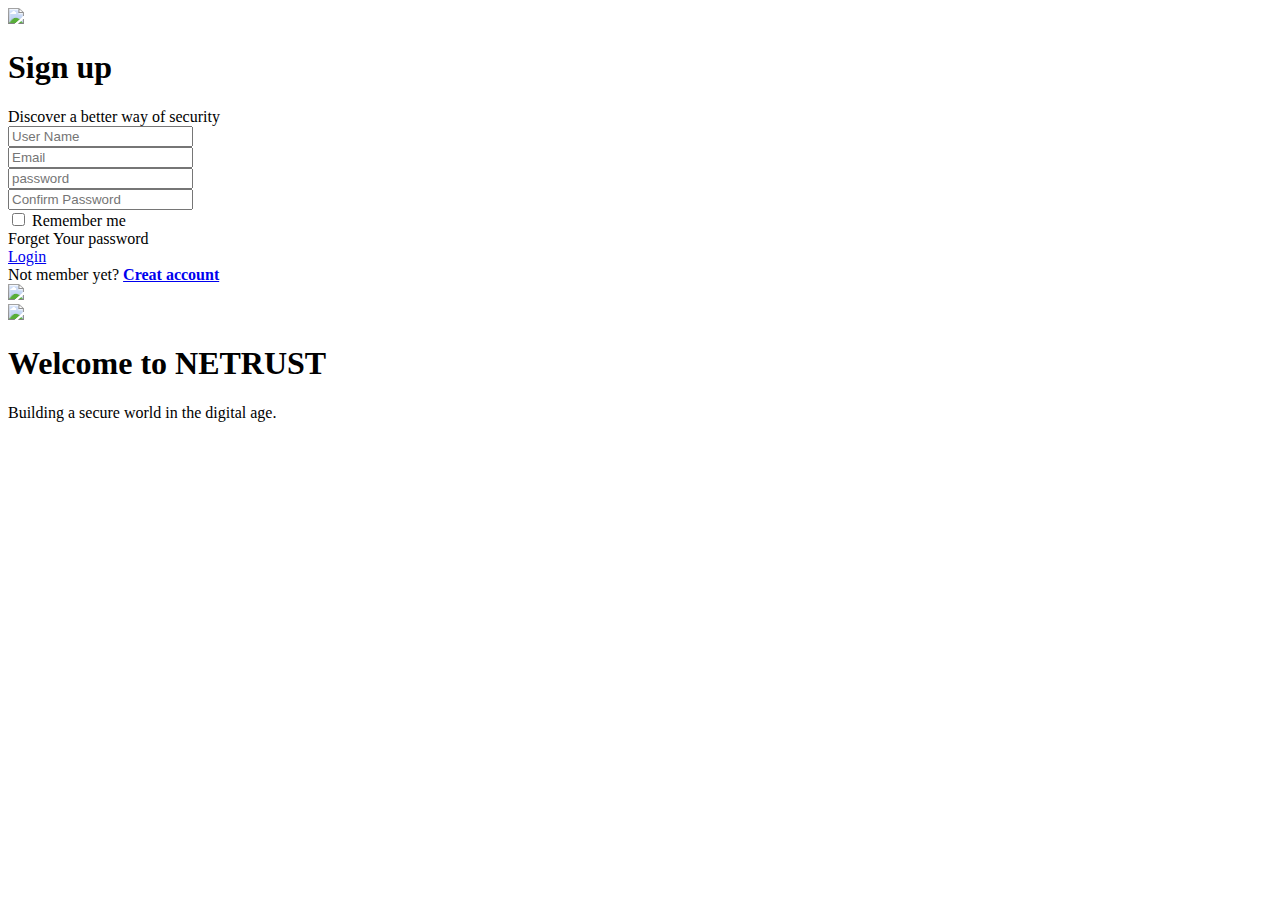
==== signup.html @ ce145618 "login/signup page" ====
<!DOCTYPE html>
<html lang="en">

<head>
    <meta charset="UTF-8">
    <meta http-equiv="X-UA-Compatible" content="IE=edge">
    <meta name="viewport" content="width=device-width, initial-scale=1.0">
    <link rel="stylesheet" href="css/bootstrap.min.css" />
    <link rel="stylesheet" href="css/font-awesome.min.css" />
    <link rel="stylesheet" type="text/css" href="./css/slick.css" />
    <link rel="stylesheet" type="text/css" href="./css/slick-theme.css" />
    <link rel="stylesheet" href="css/style.css" />
    <title>login page</title>
</head>

<body>
    <header>
    </header>
    <section>
        <div class="container-fluid">
            <div class="row">
                <div class="col-md-7 col-12 p-0 order-1 order-md-0">
                    <div class="main-logo">
                        <div class="top-logo">
                            <img src="image/Netrust Vertical 601.png"class="img-fluid">
                        </div>
                        <div class="heading-login">
                            <h1 class="login">Sign up</h1>
                        </div>
                        <div class="span">
                            <span class="discover-better">Discover a better way of security</span>
                        </div>
                        <form>
                            <div class="user">
                                <input type="text" id="disabledTextInput" class="form-control user"
                                    placeholder="User Name">
                                    <i class="user-icon fs-4 fa fa-user-circle" aria-hidden="true"></i>
                            </div>
                            <div class="envelope">
                                <input type="text" id="disabledTextInput" class="form-control envelope"
                                    placeholder="Email">
                                <i class=" envelope-icon fs-4 fa fa-envelope" aria-hidden="true"></i>
                            </div>
                            <div class="lock">
                                <input type="text" id="disabledTextInput" class="form-control lock"
                                    placeholder="password">
                                <i class=" lock-icon fs-4 fa fa-lock" aria-hidden="true"></i>
                            </div>
                            <div class="lock-confirm">
                                <input type="text" id="disabledTextInput" class="form-control confirm"
                                    placeholder="Confirm Password">
                                <i class=" confirm-icon fs-4 fa fa-lock" aria-hidden="true"></i>
                            </div>
                            <div class="main-check-box">
                                <div class=" form-check">
                                    <input type="checkbox" class="form-check-input" id="exampleCheck1">
                                    <label class="form-check-label" for="exampleCheck1">Remember me</label>
                                </div>
                                <div class="forget">
                                    <span class="forget-password">Forget Your password</span>
                                </div>
                            </div>
                            <div class="main-login">
                                <a class="login" href="#">Login</a>
                            </div>
                            <div class="not-creat d-flex justify-content-center align-items-center">
                                <span class="not-member">Not member yet?</span>
                                <a class="account" href="#"><strong class="creat-account">Creat account</strong></a>
                            </div>
                        </form>
                        <div class="main-google">
                            <img src="image/Group 8568.png" class="img-fluid">
                        </div>
                    </div>
                </div>
                <div class="col-md-5 col-12 p-0 order-0 order-md-1">
                    <div class="main-img-text">
                        <div class="main-img">
                            <img src="image/Group 33963 (1).png"class="img-fluid side">
                        </div>
                        <div class="heading-paragraph">
                            <h1 class="welcome-heading">Welcome to NETRUST</h1>
                            <p class="building">Building a secure world in the digital age.</p>
                        </div>
                    </div>
                </div>
            </div>
        </div>
    </section>
</body>

<script src="./js/jquery.js"></script>
<script src="https://cdn.jsdelivr.net/npm/@popperjs/core@2.10.2/dist/umd/popper.min.js"></script>
<script src="./js/bootstrap.min.js"></script>
<script type="text/javascript" src="./js/slick.min.js"></script>



</html>
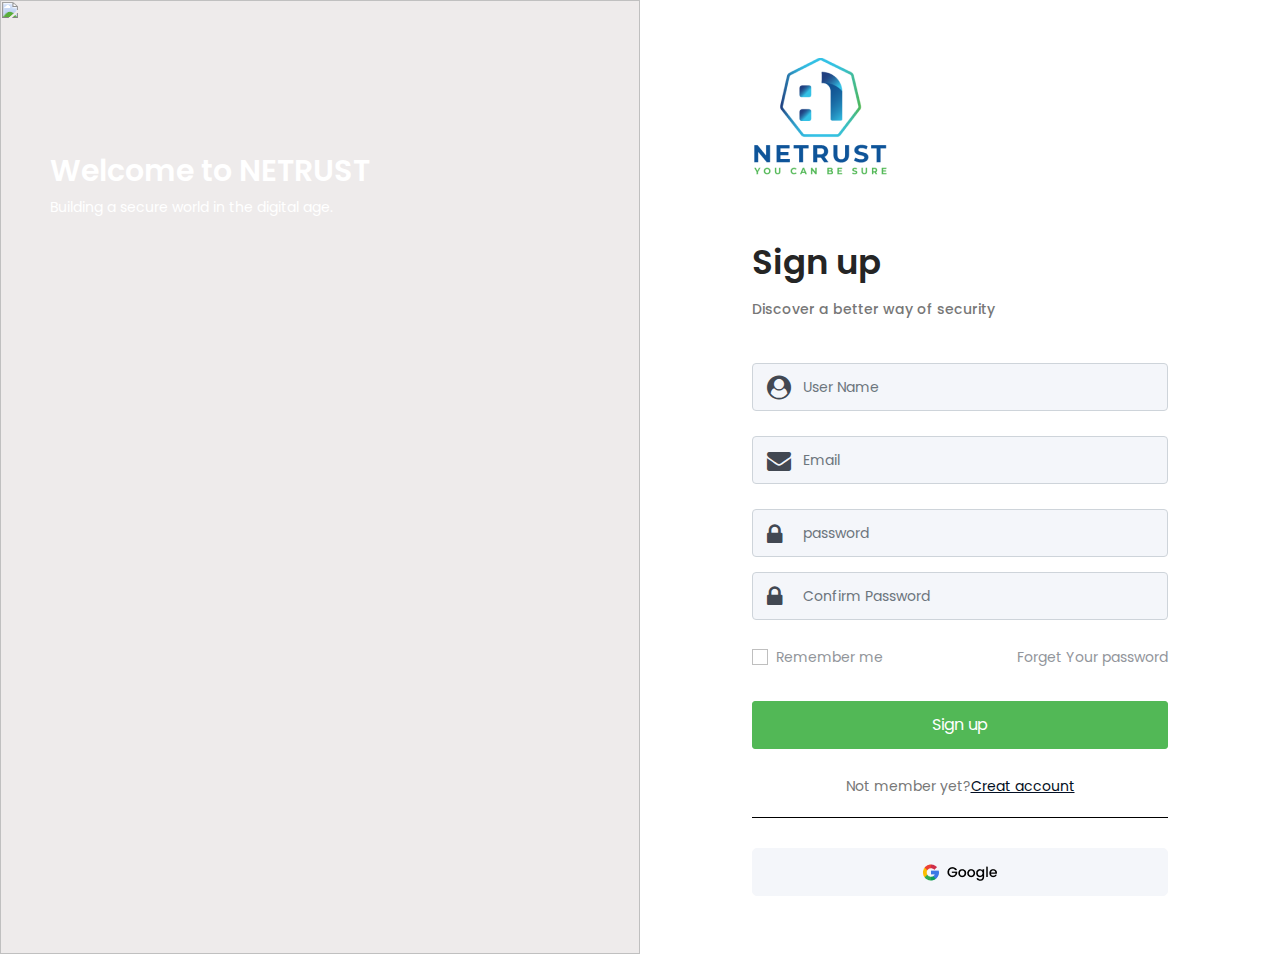
==== commit a52d40f5: "neww changes" ====
--- a/signup.html
+++ b/signup.html
@@ -16,13 +16,24 @@
 <body>
     <header>
     </header>
-    <section>
+    <section class="form">
         <div class="container-fluid">
             <div class="row">
-                <div class="col-md-7 col-12 p-0 order-1 order-md-0">
+                <div class="col-md-6 col-12 p-0">
+                    <div class="main-img-text">
+                        <div class="main-img">
+                            <img src="image/form-img.png"class="img-fluid side">
+                        </div>
+                        <div class="heading-paragraph">
+                            <h1 class="welcome-heading">Welcome to NETRUST</h1>
+                            <p class="building">Building a secure world in the digital age.</p>
+                        </div>
+                    </div>
+                </div>
+                <div class="col-md-6  col-12 p-0 order-1 order-md-0">
                     <div class="main-logo">
                         <div class="top-logo">
-                            <img src="image/Netrust Vertical 601.png"class="img-fluid">
+                            <img src="image/header-logo.png"class="img-fluid">
                         </div>
                         <div class="heading-login">
                             <h1 class="login">Sign up</h1>
@@ -61,7 +72,7 @@
                                 </div>
                             </div>
                             <div class="main-login">
-                                <a class="login" href="#">Login</a>
+                                <button class="login" href="#">Sign up</button>
                             </div>
                             <div class="not-creat d-flex justify-content-center align-items-center">
                                 <span class="not-member">Not member yet?</span>
@@ -70,17 +81,6 @@
                         </form>
                         <div class="main-google">
                             <img src="image/Group 8568.png" class="img-fluid">
-                        </div>
-                    </div>
-                </div>
-                <div class="col-md-5 col-12 p-0 order-0 order-md-1">
-                    <div class="main-img-text">
-                        <div class="main-img">
-                            <img src="image/Group 33963 (1).png"class="img-fluid side">
-                        </div>
-                        <div class="heading-paragraph">
-                            <h1 class="welcome-heading">Welcome to NETRUST</h1>
-                            <p class="building">Building a secure world in the digital age.</p>
                         </div>
                     </div>
                 </div>
--- a/css/style.css
+++ b/css/style.css
@@ -0,0 +1,906 @@
+@font-face {
+    font-family: 'Poppins';
+    src: url('../fonts/Poppins-Bold.woff2') format('woff2'),
+        url('../fonts/Poppins-Bold.woff') format('woff');
+    font-weight: bold;
+    font-style: normal;
+    font-display: swap;
+}
+
+@font-face {
+    font-family: 'Poppins';
+    src: url('../fonts/Poppins-Light.woff2') format('woff2'),
+        url('../fonts/Poppins-Light.woff') format('woff');
+    font-weight: 300;
+    font-style: normal;
+    font-display: swap;
+}
+
+@font-face {
+    font-family: 'Poppins';
+    src: url('../fonts/Poppins-Medium.woff2') format('woff2'),
+        url('../fonts/Poppins-Medium.woff') format('woff');
+    font-weight: 500;
+    font-style: normal;
+    font-display: swap;
+}
+
+@font-face {
+    font-family: 'Poppins';
+    src: url('../fonts/Poppins-Regular.woff2') format('woff2'),
+        url('../fonts/Poppins-Regular.woff') format('woff');
+    font-weight: normal;
+    font-style: normal;
+    font-display: swap;
+}
+
+@font-face {
+    font-family: 'Poppins';
+    src: url('../fonts/Poppins-SemiBold.woff2') format('woff2'),
+        url('../fonts/Poppins-SemiBold.woff') format('woff');
+    font-weight: 600;
+    font-style: normal;
+    font-display: swap;
+}
+body{
+    background-color: #eeebeb;
+}
+#main .main-dashboards{
+    background-color: #0e5499;
+    padding: 10px 0px;
+    border-top-left-radius:15px ;
+    border-top-right-radius:15px ;
+    height: 100%;
+}
+#main strong.header-logo {
+    display: flex;
+    justify-content: center;
+    padding: 10px 0px;
+}
+#main .main-dashboard h1{
+    color: #605D5D;
+    font-family: 'Poppins';
+    font-weight: 600;
+    font-size: 28px;
+    margin: 0;
+}
+#main .nav{
+    justify-content: space-between;
+    align-items: center;
+}
+ul.btn-toggle-nav {
+    padding-top: 85px;
+}
+.form-control:focus {
+    box-shadow:none;
+}
+.form-control.search {
+    border-radius: 30px;
+    background-color: #F6F6F6;
+    border: 1px solid #F6F6F6;
+}
+input.form-control.search{
+    padding-left: 30px;
+}
+#main .main-nav {
+    padding: 10px 35px;
+    background-color: #fff;
+    border-radius: 20px;
+    max-height: 75px;
+    margin-bottom: 20px;
+}
+#main .main-templates{
+    background-color: #fff;
+    padding: 15px ;
+    border-radius: 10px;
+    margin-bottom: 20px;
+}
+#main .template::after{
+    content: "";
+    display: inline-block;
+    width: 100%;
+    border-bottom: 1px solid;
+    color: #c1bfbf;
+}
+#main .template{
+    color:#354052 ;
+    font-size: 14px;
+    font-family: 'Poppins';
+    font-weight: normal;
+}
+#main .nav-icon.d-flex {
+    gap: 35px;
+    align-items: center;
+}
+#main .bell-icon{
+    display: inline-block;
+  border-radius: 60px;
+  box-shadow: 0 0 2px #888;
+  padding: 10px;
+  background-color: #eeebeb;
+  color: #21497D;
+  max-height: 43px;
+  max-width: 43px;
+}
+header .form-control:focus {
+    box-shadow: none;
+}
+header .form-control {
+  border-radius: 30px;
+}
+#main .main-templates h2{
+    padding-top: 20px;
+    font-size: 28px;
+    font-family: 'Poppins';
+    font-weight:600;
+    line-height: 42px;
+    color: #11141A;
+    margin-bottom: 15px;
+}
+#main strong.total{
+    font-size: 12px;
+    font-family: 'Poppins';
+    font-weight:normal;
+    line-height: 18px;
+}
+#main .tem-box {
+    justify-content: space-between;
+    display: flex;
+    align-items: center;
+}
+#main span.hundred-blue{
+    font-size: 10px;
+    font-family: 'Poppins';
+    font-weight:normal;
+    line-height: 18px;
+    color: #ffffff;
+    border: 1px solid #375FBE;
+    background-color: #375FBE;
+    height: 20px;
+    width: 40px;
+    display: flex;
+    justify-content: center;
+    align-items: center;
+    border-radius: 5px;
+}
+#main span.hundred-green{
+    font-size: 10px;
+    font-family: 'Poppins';
+    font-weight:normal;
+    line-height: 18px;
+    color: #ffffff;
+    border: 1px solid #25A156;
+    background-color: #25A156;
+    height: 20px;
+    width: 40px;
+    display: flex;
+    justify-content: center;
+    align-items: center;
+    border-radius: 5px;
+}
+#main span.hundred-red{
+    font-size: 10px;
+    font-family: 'Poppins';
+    font-weight:normal;
+    line-height: 18px;
+    color: #ffffff;
+    border: 1px solid #F57576;
+    background-color: #F57576;
+    height: 20px;
+    width: 40px;
+    display: flex;
+    justify-content: center;
+    align-items: center;
+    border-radius: 5px;
+}
+#main span.hundred-yallow{
+    font-size: 10px;
+    font-family: 'Poppins';
+    font-weight:normal;
+    line-height: 18px;
+    color: #ffffff;
+    border: 1px solid #B9C906;
+    background-color: #B9C906;
+    height: 20px;
+    width: 40px;
+    display: flex;
+    justify-content: center;
+    align-items: center;
+    border-radius: 5px;
+}
+#main .latest-update-img {
+    width: 100%;
+    margin-bottom: 20px;
+}
+#mainimg.img-fluid.lastest {
+    width: 100%;
+}
+#main .graph-img {
+    height: 100%;
+    width: 100%;
+}
+#main img.img-fluid.graph {
+    width: 100%;
+}
+img.img-fluid.lastest {
+    width: 100%;
+}
+#main .main-heading{
+    background-color: #fff;
+    padding: 20px 35px;
+    border-top-left-radius: 10px;
+    border-top-right-radius: 10px;
+    justify-content: space-between;
+    align-items: center;
+}
+#main .heading-document.list h3{
+    font-size: 20px;
+    font-family: 'Poppins';
+    font-weight:600;
+    line-height: 20px;
+    color: #605D5D;
+    margin-bottom: 50px;
+}
+#main input.form-control.date {
+    height: 50px;
+    border-radius: 10px;
+    background-color: #F5F5F5;
+    border: 1px solid #F5F5F5;
+}
+#main i.address{
+    position: absolute;
+    top: 20px;
+    right: 20px;
+    color: #777777;  
+}
+#main i.angle{
+    position: absolute;
+    top: 20px;
+    right: 20px;
+    color: #777777;
+}
+#main .date-icon{
+    position: relative;
+}
+#main .select-icon {
+    position: relative;
+}
+#main input.form-control.search-tital{
+    height: 50px;
+    border-radius: 10px;
+    background-color: #F5F5F5;
+    border: 1px solid #F5F5F5;
+}
+ #main i.seacrh{
+    position: absolute;
+    top: 20px;
+    right: 20px;
+    color: #777777;
+}
+#main .tital{
+    position: relative;
+}
+#main button.clear {
+    background-color: #F57576;
+    border-color: #F57576;
+    border-radius: 4px;
+    font-size: 12px;
+    font-family: 'Poppins';
+    font-weight:normal;
+    line-height: 18px;
+    height: 50px;
+    width: 100px;
+    color: #fff;
+    border: none;
+    border-radius: 10px;
+    transition: 0.3s;
+}
+#main button.clear:hover{
+    background-color: #fff;
+    color: #f57576;
+    border: 1px solid #f57576;
+}
+#main button.search{
+    background-color: #25A156;
+    border-color: #25A156;
+    font-size: 12px;
+    font-family: 'Poppins';
+    font-weight:normal;
+    line-height: 18px;
+    height: 50px;
+    width: 100px;
+    color: #fff;
+    border: none;
+    border-radius: 10px;
+    margin-left: 10px;
+    transition: 0.3s;
+}
+#main button.search:hover{
+    background-color: #fff;
+    color:#25A156 ;
+    border: 1px solid #25A156;
+}
+#main .icon-input{
+    justify-content: space-between;
+    align-items: center;
+}
+#main .bg-color{
+    background-color: #fff;
+}
+#main ul li{
+    list-style: none;
+}
+#main .main.heading {
+    padding: 25px;
+}
+#main .side-dashboard{
+    padding: 25px;
+}
+#main .icon-heading h2{
+    display: flex;
+    align-items: center;
+    color: #fff;
+    font-size: 18px;
+    font-family: 'Poppins';
+    font-weight:normal;
+}
+#main .icon-heading h2{
+    margin: 0;
+}
+#main i.dashboard{
+    font-size: 20px;
+    color: #fff;
+}
+.icon-heading {
+    display: flex;
+    gap: 25px;
+    margin-bottom: 30px;
+}
+#main .general small{
+    color: #eeebeb;
+    font-size: 12px;
+    font-family: 'Poppins';
+    font-weight:normal;
+}
+#main .general{
+    margin-bottom: 30px;
+}
+#main a#navbarDarkDropdownMenuLink{
+    color: #fff;
+    font-size: 30px;
+    font-family: 'Poppins';
+    font-weight: normal;
+}
+#main span i {
+    margin-left: 87px;
+    font-size: 30px;
+    color: #fff;
+}
+#main span i.angle-side {
+    margin-left: 117px;
+    color: #fff;
+}
+#main .nav-link {
+  padding: 0;
+}
+#main button.btn.btn-toggle {
+    color: #fff;
+    font-size: 18px;
+    font-family: 'Poppins';
+    font-weight: normal;
+    margin-left: 17px;
+}
+#main li.mb-1 {
+    align-items: center;
+    display: flex;
+}
+#main a.link-dark.rounded {
+    text-decoration: none;
+    font-size: 18px;
+    color: #fff;
+    margin-left: -150px;
+}
+#main span i.angle-down {
+    margin-left: 76px;
+    font-size: 30px;
+    color: #fff;
+}
+#main th.heading-table {
+    font-size: 14px;
+    font-family: 'Poppins';
+    font-weight: 600;
+    color: #393737;
+    margin-bottom: 20px;
+    padding-top: 20px;
+}
+#main td {
+    font-size: 14px;
+    font-family: 'Poppins';
+    font-weight: 400;
+    color: #777777;
+    padding-top: 20px;
+    padding-bottom: 20px;
+}
+#main i.en-open {
+    color: #25A156;
+    font-size: 20px;
+}
+#main i.delete{
+    font-size: 20px;
+    color: #F57576;
+    margin-left: 20px;
+    margin-right: 20px;
+}
+#main i.share{
+    font-size: 20px;
+    color: #375FBE;
+}
+#main ul.icon-table{
+    float: right;
+}
+
+    /* templete */
+
+#main .main-templete h1 {
+        color: #605D5D;
+        font-family: 'Poppins';
+        font-weight: 600;
+        font-size: 28px;
+        margin: 0;
+}
+main .heading-document.list h3 {
+    font-size: 20px;
+    font-family: 'Poppins';
+    font-weight: 600;
+    line-height: 20px;
+    color: #605D5D;
+    margin-bottom: 50px;
+}
+
+    /* form */
+
+.main-logo{
+    padding: 58px 112px;
+    background-color: #ffffff;
+    height: 100%;
+}
+h1.login{
+    padding-top: 58px;
+    font-family: 'Poppins';
+    font-weight: 600;
+    font-size: 36px;
+    line-height: 54px;
+    color: #252525;
+}
+ span.discover-better{
+    font-family: 'Poppins';
+    font-weight: 500;
+    font-size: 14px;
+    line-height: 21px;
+    color: #777777;
+    margin-bottom: 42px;
+}
+.envelope{
+    position: relative;
+}
+.span {
+    margin-bottom: 42px;
+}
+.form-control.envelope {
+    padding: 13px;
+    padding-left: 50px;
+    margin-bottom: 25px;
+    background: #F4F6FA;
+    font-size: 14px;
+    font-family: 'Poppins';
+    font-weight: normal;
+    max-height: 48px;
+}
+.form-control.user{
+    padding: 13px;
+    padding-left: 50px;
+    margin-bottom: 25px;
+    background: #F4F6FA;
+    color: #f4f6fa;
+    font-size: 14px;
+    font-family: 'Poppins';
+    font-weight: normal;
+    max-height: 48px;
+}
+.user-icon{
+    position:absolute;
+    top: 12px;
+    left: 15px;
+    color: #424852;
+}
+.user {
+    position: relative;
+}
+.form-control.confirm{
+    padding: 13px;
+    padding-left: 50px;
+    margin-bottom: 25px;
+    background: #F4F6FA;
+    color: #f4f6fa;
+    font-size: 14px;
+    font-family: 'Poppins';
+    font-weight: normal;
+    max-height: 48px;
+}
+.confirm-icon {
+    position:absolute;
+    top: 12px;
+    left: 15px;
+    color: #424852;
+}
+.lock-confirm{
+    position: relative;
+}
+.form-control:focus {
+    box-shadow:none;
+}
+.envelope-icon {
+    position:absolute;
+    top: 12px;
+    left: 15px;
+    color: #424852;
+}
+.lock-icon{
+    position: absolute;
+    top: 13px;
+    left: 15px;
+    color: #424852;
+}
+.lock {
+    position: relative;
+}
+.form-check-input:focus {
+    box-shadow:none;
+}
+.form-control.lock{
+    padding: 13px;
+    padding-left: 50px;
+    margin-bottom: 15px;
+    background: #F4F6FA;
+    color: #f4f6fa;
+    font-size: 14px;
+    font-family: 'Poppins';
+    font-weight: normal;
+    max-height: 48px;
+}
+.form-check-input[type=checkbox] {
+    border-radius: 0px;
+}
+label.form-check-label{
+    font-size: 14px;
+    font-family: 'Poppins';
+    font-weight: normal;
+    color: #92959B;
+}
+span.forget-password{
+    font-size: 14px;
+    font-family: 'Poppins';
+    font-weight: normal;
+    color: #92959B;
+}
+label.form-check-label{
+    line-height: 10px;
+}
+.main-check-box {
+    display: flex;
+    justify-content: space-between;
+    margin-bottom: 30px;
+}
+button.login{
+    font-size: 16px;
+    font-family: 'Poppins';
+    font-weight: normal;
+    color: #fff; 
+    border: 1px solid #52b856;
+    background-color: #52b856;
+    height: 48px;
+    border-radius: 3px;
+    transition: 0.3s;
+    margin-bottom: 25px;
+    display: flex;
+    justify-content: center;
+    align-items: center;
+    width: 100%;
+}
+.main-img-text {
+    height: 100%;
+}
+.main-img {
+    height: 100%;
+}
+img.img-fluid.side {
+    height: 100%;
+    width: 100%;
+}
+main.login:hover{
+color:#52b856;
+background-color: #fff;
+border: 1px solid #52b856;
+}
+.not-creat::after{
+    content: '';
+    width: 100%;
+    padding: 0px 10px;
+    border-bottom: solid 1px #000;
+    position: absolute;
+    left: 0;
+   bottom: -20px;
+    z-index: 1;
+}
+.not-creat{
+    margin-bottom: 30px;
+    position: relative;
+}
+.main-google {
+    border: 1px solid #F4F6FA;
+    background: #F4F6FA;
+    margin-top: 50px;
+    height: 48px;
+    display: flex;
+    justify-content: center;
+    align-items: center;
+    border-radius: 5px;
+}
+span.not-member{
+    font-size: 14px;
+    font-family: 'Poppins';
+    font-weight: normal;
+    color: #777777;
+}
+strong.creat-account{
+    font-size: 14px;
+    font-family: 'Poppins';
+    font-weight: normal;
+    color: #030F23;
+}
+a.account {
+    color: #030F23;
+}
+h1.welcome-heading{
+    font-size: 40px;
+    font-family: 'Poppins';
+    font-weight: 600;
+    color: #fff;
+}
+p.building{
+    font-size: 14px;
+    font-family: 'Poppins';
+    font-weight: normal;
+    color: #fff;
+}
+.heading-paragraph {
+    position: absolute;
+    top: 153px;
+    left: 50px;
+}
+.main-img-text {
+    position: relative;
+}
+
+    /* setting */
+
+.headings-document.list h3{
+    font-size: 20px;
+    font-family: 'Poppins';
+    font-weight: 600;
+    line-height: 20px;
+    color: #605D5D;
+}
+.setting-button button {
+    font-size: 14px;
+    height: 35px;
+    width: 140px;
+    background: #fff;
+    color: #0e5499;
+    border: none;
+    border: 1px solid #0e5499;
+    transition: 0.3s;
+}
+.setting-button button:hover{
+    background-color: #0e5499;
+    color: #fff;
+}
+form.setting-form {
+    background-color: #fff;
+    margin-top: -1px;
+    padding: 50px 190px;
+    border-bottom-left-radius: 10px;
+    border-bottom-right-radius: 10px;
+}
+.setting-img {
+    text-align: center;
+    margin-bottom: 50px;
+}
+form.setting-form a{
+    font-size: 14px;
+    font-family: 'Poppins';
+    font-weight: normal;
+    color: #ffffff;
+    background-color: #0e5499;
+    border: none;
+    height: 50px;
+    width: 150px;
+    border-radius: 5px;
+    display: flex;
+    text-decoration: none;
+    justify-content: center;
+    align-items: center;
+    margin: 0 auto;
+    margin-bottom: 50px;
+    transition: 0.3s;
+}
+form.setting-form a:hover{
+    background-color: #fff;
+    color: #0e5499;
+    border: 1px solid #0e5499;
+}
+.main-setting-form {
+    background-color: #F4F6F8;
+    border-radius: 10px;
+}
+.main-setting-form {
+    background-color: #F4F6F8;
+    border-radius: 10px;
+    padding: 50px 30px;
+}
+.setting-form-button {
+    margin-bottom: 50px;
+}
+label.form-label.company {
+    font-size: 16px;
+    color: #000000;
+    font-family: 'Poppins';
+    font-weight: normal;
+}
+.form-control.company {
+    padding:11px 15px;
+   color: #777777;
+   font-size: 13px;
+   font-family: 'Poppins';
+   font-weight: normal;
+
+}
+@media(max-width:1399px){
+    h1.login {
+        font-size: 34px;
+    }
+    h1.welcome-heading {
+        font-size: 30px;
+    }
+}
+@media(max-width:1199px){
+    .main-logo {
+        padding: 58px 70px;
+    }
+    h1.login {
+        font-size: 32px;
+    }
+    span.discover-better {
+        font-size: 13px;
+    }
+    label.form-check-label {
+        font-size: 13px;
+    }
+    span.forget-password {
+        font-size: 13px;
+    }
+    span.not-member {
+        font-size: 13px;
+    }
+    strong.creat-account {
+        font-size: 13px;
+    }
+    h1.welcome-heading {
+        font-size: 28px;
+    }
+    p.building {
+        font-size: 13px;
+    }
+}
+@media(max-width:991px){
+    .main-logo {
+        padding: 58px 10px;
+    }
+    h1.login {
+        padding-top: 50px;
+        font-size: 30px;
+    }
+    h1.welcome-heading {
+        font-size: 21px;
+    }
+    p.building {
+        font-size: 11px;
+    }
+}
+@media(max-width:767px){
+    h1.welcome-heading {
+        font-size: 30px;
+    }
+    p.building {
+        font-size: 12px;
+    }
+}
+@media(max-width:575px){
+    .top-logo {
+        display: flex;
+        justify-content: center;
+        align-items: center;
+    }
+    h1.login {
+        padding-top: 35px;
+        font-size: 28px;
+        text-align: center;
+    }
+    span.discover-better {
+        font-size: 13px;
+        display: flex;
+        justify-content: center;
+        align-items: center;
+    }
+    .form-control.envelope {
+        font-size: 13px;
+    }
+    .form-control.lock {
+        font-size: 13px;
+    }
+    label.form-check-label {
+        font-size: 12px;
+    }
+    span.forget-password {
+        font-size: 12px;
+    }
+    a.login {
+        font-size: 14px;
+    }
+    span.not-member {
+        font-size: 12px;
+    }
+    strong.creat-account {
+        font-size: 12px;
+    }
+    h1.welcome-heading {
+        font-size: 25px;
+    }
+    .heading-paragraph {
+        position: absolute;
+        top: 103px;
+        left: 20px;
+    }
+}
+@media(max-width:480px){
+    h1.login {
+        padding-top: 25px;
+        font-size: 25px;
+    }
+    a.login {
+        font-size: 13px;
+    }
+    h1.login {
+        padding-top: 22px;
+        font-size: 22px;
+    }
+    .main-logo {
+        padding: 45px 10px;
+    }
+    .span {
+        margin-bottom: 35px;
+    }
+}
+@media(max-width:320px){
+    h1.welcome-heading {
+        font-size: 20px;
+    }
+    .heading-paragraph {
+        position: absolute;
+        top: 85px;
+        left: 15px;
+    }
+    .span {
+        margin-bottom: 35px;
+    }
+}
